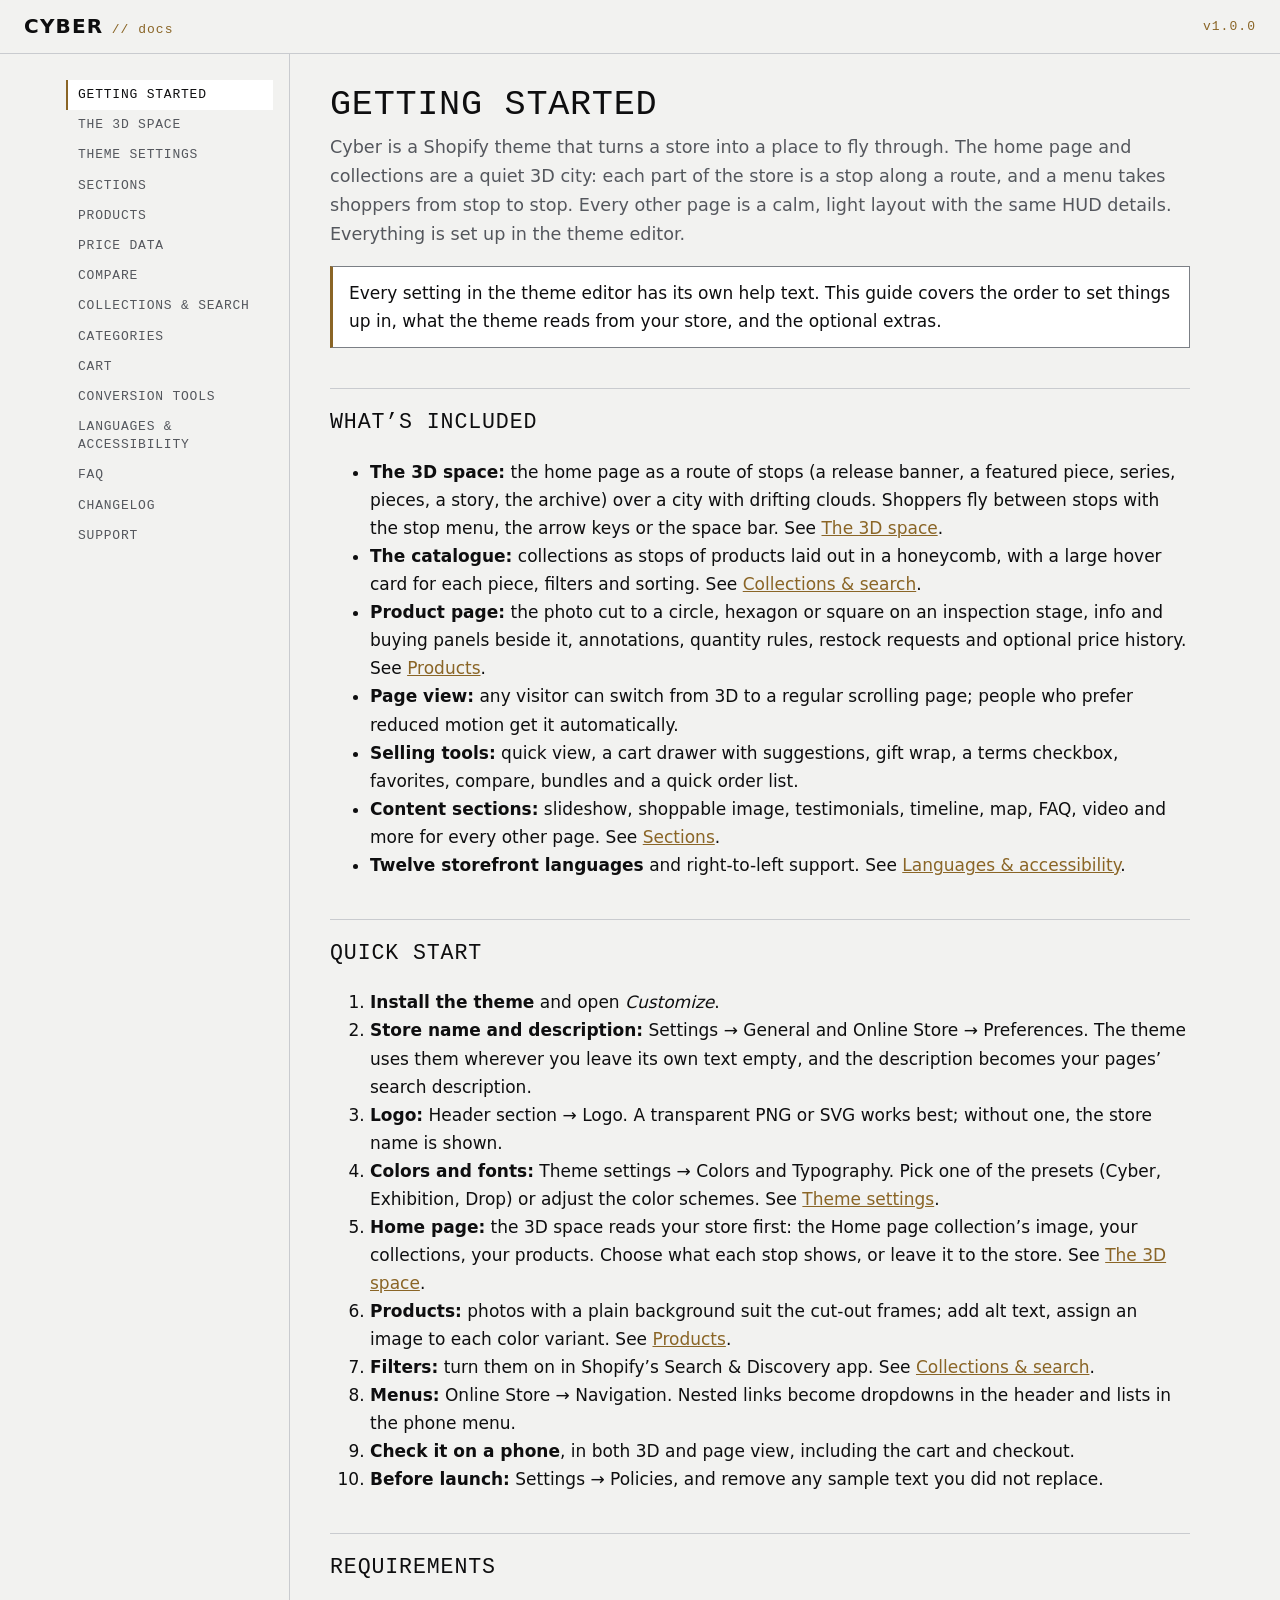
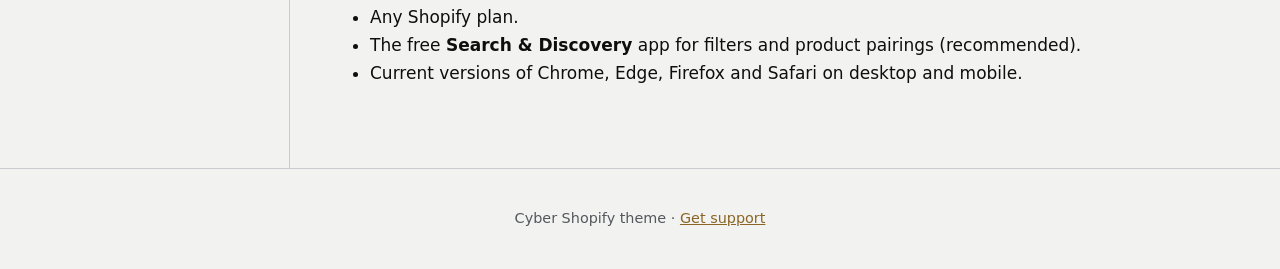
==== index.html @ d4fe3344 "Docs: Compare page Co-Authored-By: Claude Opus 5.5 <noreply@anthropic.com>" ====
<!doctype html>
<html lang="en">
<head>
<meta charset="utf-8">
<meta name="viewport" content="width=device-width, initial-scale=1">
<title>Getting started · Cyber theme documentation</title>
<meta name="description" content="Documentation for the Cyber Shopify theme: the 3D space, setup, settings, sections and support.">
<link rel="stylesheet" href="assets/docs.css">
</head>
<body>
<a class="skip" href="#content">Skip to content</a>
<header class="top">
  <a class="brand" href="index.html">CYBER <span>// docs</span></a>
  <span class="version">v1.0.0</span>
</header>
<div class="shell">
  <nav class="nav" aria-label="Documentation">
    <ol>
      <li><a href="index.html" aria-current="page">Getting started</a></li>
      <li><a href="space.html">The 3D space</a></li>
      <li><a href="theme-settings.html">Theme settings</a></li>
      <li><a href="sections.html">Sections</a></li>
      <li><a href="products.html">Products</a></li>
      <li><a href="price-data.html">Price data</a></li>
      <li><a href="compare.html">Compare</a></li>
      <li><a href="collections-search.html">Collections & search</a></li>
      <li><a href="categories.html">Categories</a></li>
      <li><a href="cart.html">Cart</a></li>
      <li><a href="conversion.html">Conversion tools</a></li>
      <li><a href="languages-accessibility.html">Languages & accessibility</a></li>
      <li><a href="faq.html">FAQ</a></li>
      <li><a href="changelog.html">Changelog</a></li>
      <li><a href="support.html">Support</a></li>
    </ol>
  </nav>
  <main id="content" class="content" tabindex="-1">
<h1>Getting started</h1>
<p class="lead">Cyber is a Shopify theme that turns a store into a place to fly through. The home page and collections are a quiet 3D city: each part of the store is a stop along a route, and a menu takes shoppers from stop to stop. Every other page is a calm, light layout with the same HUD details. Everything is set up in the theme editor.</p>

<div class="note">Every setting in the theme editor has its own help text. This guide covers the order to set things up in, what the theme reads from your store, and the optional extras.</div>

<h2>What’s included</h2>
<ul>
  <li><strong>The 3D space:</strong> the home page as a route of stops (a release banner, a featured piece, series, pieces, a story, the archive) over a city with drifting clouds. Shoppers fly between stops with the stop menu, the arrow keys or the space bar. See <a href="space.html">The 3D space</a>.</li>
  <li><strong>The catalogue:</strong> collections as stops of products laid out in a honeycomb, with a large hover card for each piece, filters and sorting. See <a href="collections-search.html">Collections &amp; search</a>.</li>
  <li><strong>Product page:</strong> the photo cut to a circle, hexagon or square on an inspection stage, info and buying panels beside it, annotations, quantity rules, restock requests and optional price history. See <a href="products.html">Products</a>.</li>
  <li><strong>Page view:</strong> any visitor can switch from 3D to a regular scrolling page; people who prefer reduced motion get it automatically.</li>
  <li><strong>Selling tools:</strong> quick view, a cart drawer with suggestions, gift wrap, a terms checkbox, favorites, compare, bundles and a quick order list.</li>
  <li><strong>Content sections:</strong> slideshow, shoppable image, testimonials, timeline, map, FAQ, video and more for every other page. See <a href="sections.html">Sections</a>.</li>
  <li><strong>Twelve storefront languages</strong> and right-to-left support. See <a href="languages-accessibility.html">Languages &amp; accessibility</a>.</li>
</ul>

<h2>Quick start</h2>
<ol>
  <li><strong>Install the theme</strong> and open <em>Customize</em>.</li>
  <li><strong>Store name and description:</strong> Settings → General and Online Store → Preferences. The theme uses them wherever you leave its own text empty, and the description becomes your pages’ search description.</li>
  <li><strong>Logo:</strong> Header section → Logo. A transparent PNG or SVG works best; without one, the store name is shown.</li>
  <li><strong>Colors and fonts:</strong> Theme settings → Colors and Typography. Pick one of the presets (Cyber, Exhibition, Drop) or adjust the color schemes. See <a href="theme-settings.html">Theme settings</a>.</li>
  <li><strong>Home page:</strong> the 3D space reads your store first: the Home page collection’s image, your collections, your products. Choose what each stop shows, or leave it to the store. See <a href="space.html">The 3D space</a>.</li>
  <li><strong>Products:</strong> photos with a plain background suit the cut-out frames; add alt text, assign an image to each color variant. See <a href="products.html">Products</a>.</li>
  <li><strong>Filters:</strong> turn them on in Shopify’s Search &amp; Discovery app. See <a href="collections-search.html">Collections &amp; search</a>.</li>
  <li><strong>Menus:</strong> Online Store → Navigation. Nested links become dropdowns in the header and lists in the phone menu.</li>
  <li><strong>Check it on a phone</strong>, in both 3D and page view, including the cart and checkout.</li>
  <li><strong>Before launch:</strong> Settings → Policies, and remove any sample text you did not replace.</li>
</ol>

<h2>Requirements</h2>
<ul>
  <li>Any Shopify plan.</li>
  <li>The free <strong>Search &amp; Discovery</strong> app for filters and product pairings (recommended).</li>
  <li>Current versions of Chrome, Edge, Firefox and Safari on desktop and mobile.</li>
</ul>

  </main>
</div>
<footer class="foot">
  <p>Cyber Shopify theme · <a href="support.html">Get support</a></p>
</footer>
</body>
</html>
---- assets/docs.css ----
/* Cyber documentation: the theme's silver-and-gold palette, tuned for long reading. */
:root {
  --bg: #f2f2f0;
  --surface: #ffffff;
  --line: #c9cbcf;
  --line-strong: #7b7f85;
  --text: #0e0e0f;
  --muted: #54575d;
  --accent: #8a6526;
  --accent-2: #8a6526;
  --font: 'Segoe UI', system-ui, -apple-system, sans-serif;
  --mono: ui-monospace, 'Cascadia Code', Consolas, monospace;
  color-scheme: light;
}

* { box-sizing: border-box; }

body {
  margin: 0;
  background: var(--bg);
  color: var(--text);
  font: 17px/1.65 var(--font);
}

a { color: var(--accent-2); }
a:hover { color: var(--accent); }
:focus-visible { outline: 2px solid var(--accent-2); outline-offset: 2px; }

.skip { position: absolute; left: -999px; }
.skip:focus { left: 16px; top: 16px; z-index: 10; background: var(--surface); padding: 8px 12px; }

.top {
  display: flex;
  align-items: center;
  justify-content: space-between;
  padding: 16px 24px;
  border-bottom: 1px solid var(--line);
  position: sticky;
  top: 0;
  background: rgb(242 242 240 / 0.94);
  backdrop-filter: blur(6px);
  z-index: 5;
}

.brand {
  color: var(--text);
  font: 700 20px/1 var(--font);
  letter-spacing: 0.06em;
  text-decoration: none;
}

.brand span, .version { color: var(--accent); font: 13px var(--mono); letter-spacing: 0.08em; }

.shell {
  display: grid;
  grid-template-columns: 240px minmax(0, 1fr);
  max-width: 1180px;
  margin: 0 auto;
}

.nav { border-right: 1px solid var(--line); padding: 24px 16px; }
/* Short windows: the pinned list scrolls on its own so the last links stay reachable. */
.nav ol { list-style: none; margin: 0; padding: 0; position: sticky; top: 80px; max-height: calc(100vh - 96px); overflow-y: auto; }
.nav a {
  display: block;
  padding: 6px 10px;
  color: var(--muted);
  font: 13px/1.4 var(--mono);
  letter-spacing: 0.06em;
  text-decoration: none;
  text-transform: uppercase;
  border-left: 2px solid transparent;
}
.nav a:hover { color: var(--text); }
.nav a[aria-current='page'] { color: var(--text); border-left-color: var(--accent); background: var(--surface); }

.content { padding: 32px 40px 64px; min-width: 0; }
.content h1 { font-size: 2.2rem; line-height: 1.1; margin: 0 0 8px; text-transform: uppercase; letter-spacing: 0.02em; }
.content h2 { font-size: 1.35rem; margin: 40px 0 8px; padding-top: 16px; border-top: 1px solid var(--line); }
.content h3 { font-size: 1.05rem; margin: 24px 0 4px; color: var(--accent-2); }
.content .lead { color: var(--muted); font-size: 1.1rem; margin-top: 0; }
.content code, .content kbd {
  font: 0.88em var(--mono);
  background: var(--surface);
  border: 1px solid var(--line);
  padding: 1px 6px;
}
.content table { width: 100%; border-collapse: collapse; margin: 16px 0; font-size: 0.95rem; }
.content th, .content td { text-align: left; vertical-align: top; padding: 8px 10px; border-bottom: 1px solid var(--line); }
.content th { color: var(--muted); font: 12px var(--mono); letter-spacing: 0.08em; text-transform: uppercase; }
.content .note {
  border: 1px solid var(--line-strong);
  border-left: 3px solid var(--accent);
  background: var(--surface);
  padding: 12px 16px;
  margin: 16px 0;
}
.content details { border-bottom: 1px solid var(--line); padding: 12px 0; }
.content summary { cursor: pointer; font-weight: 600; }
.content .button {
  display: inline-block;
  margin-top: 8px;
  padding: 12px 22px;
  background: #c9a45c;
  color: #0e0e0f;
  font: 700 14px var(--mono);
  letter-spacing: 0.08em;
  text-decoration: none;
  text-transform: uppercase;
  clip-path: polygon(12px 0, 100% 0, calc(100% - 12px) 100%, 0 100%);
}

.foot { border-top: 1px solid var(--line); padding: 24px; color: var(--muted); font-size: 0.9rem; text-align: center; }

@media (max-width: 800px) {
  .shell { grid-template-columns: 1fr; }
  .nav { border-right: 0; border-bottom: 1px solid var(--line); padding: 12px 16px; }
  .nav ol { position: static; display: flex; flex-wrap: wrap; gap: 4px; }
  .nav a { border-left: 0; border-bottom: 2px solid transparent; }
  .nav a[aria-current='page'] { border-bottom-color: var(--accent); }
  .content { padding: 24px 16px 48px; }
}

/* Cyber: headings in the mono HUD style, buttons in gold with a dark label. */
h1, h2, h3, h4 {
  font-family: var(--mono);
  font-weight: 500;
  letter-spacing: 0.04em;
  text-transform: uppercase;
}

h1 { letter-spacing: 0.05em; }

a:hover { color: var(--text); }
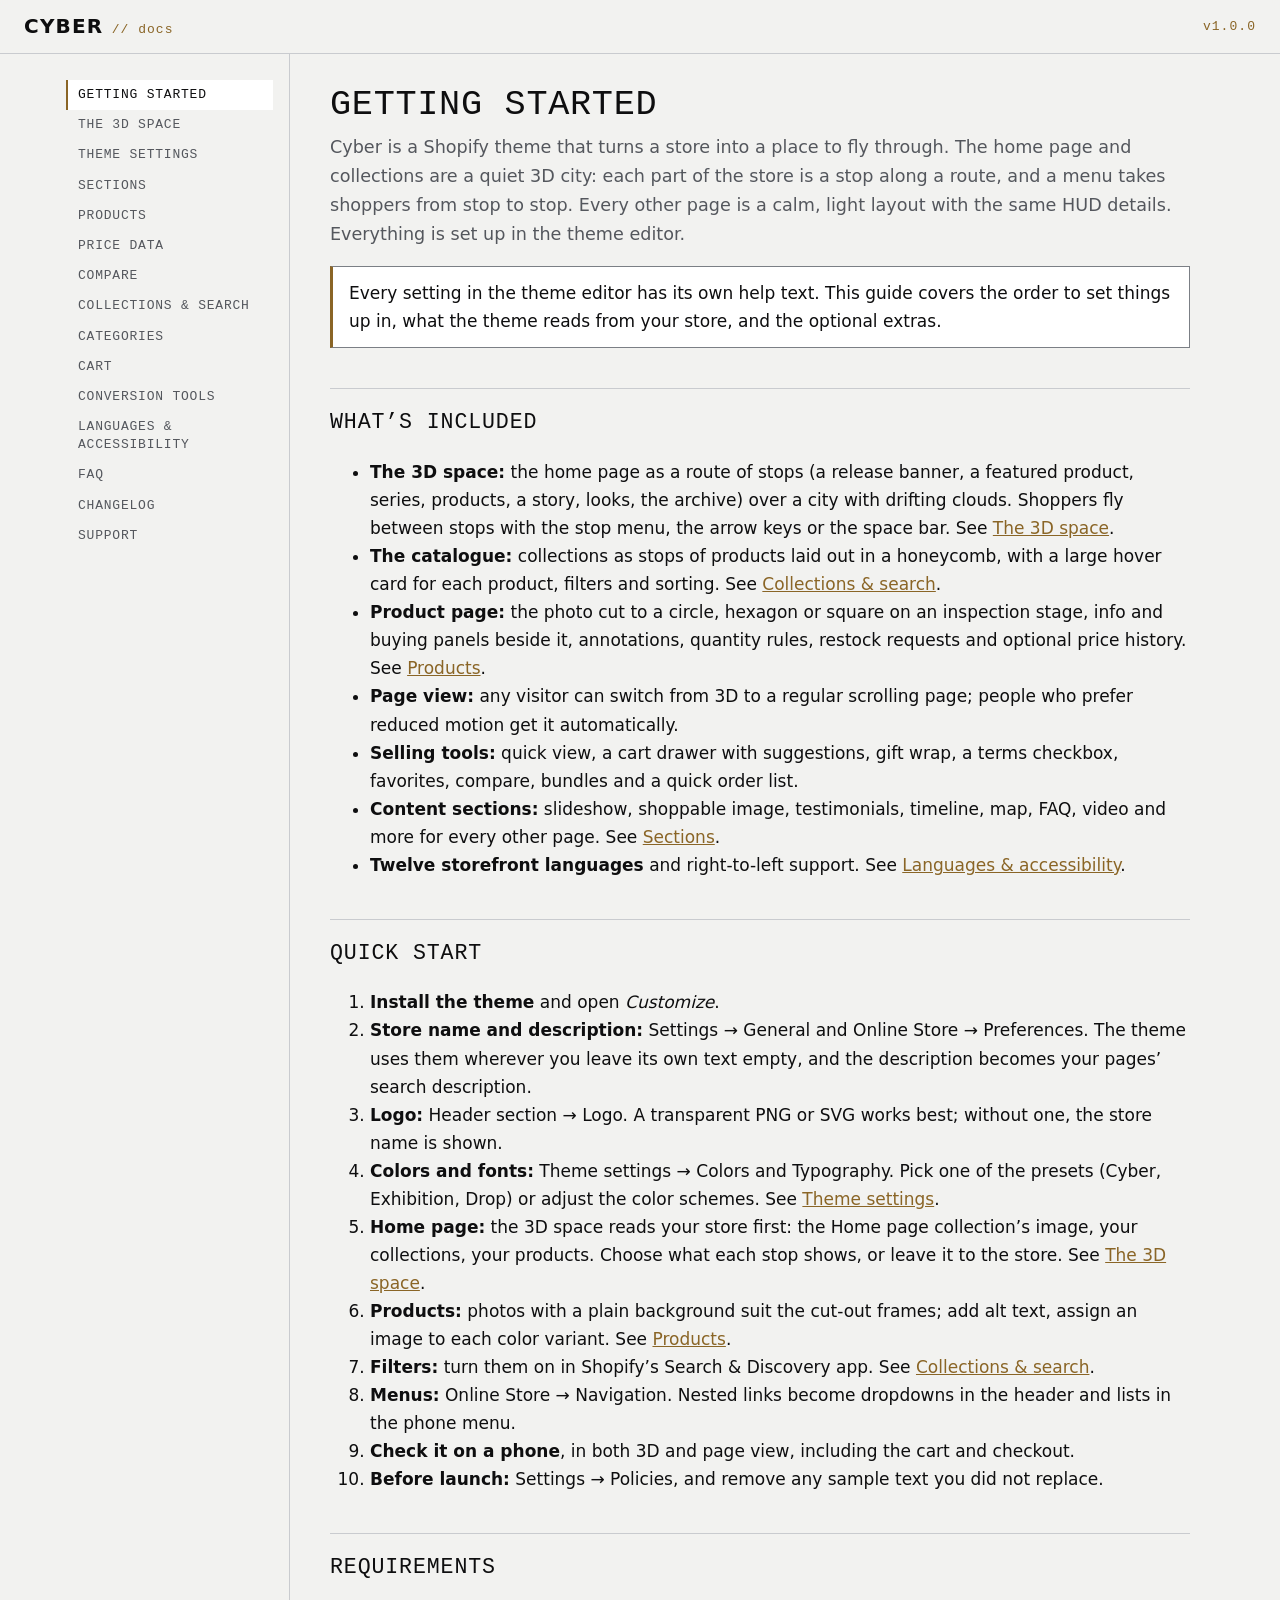
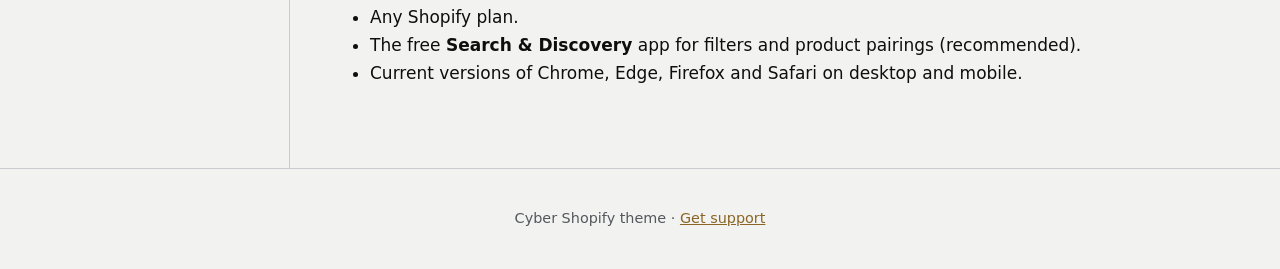
==== commit 8982f7b1: "Sidekick audit follow-up: Look stop + Lookbook page template; quick order collection source fixed (w" ====
--- a/index.html
+++ b/index.html
@@ -41,8 +41,8 @@
 
 <h2>What’s included</h2>
 <ul>
-  <li><strong>The 3D space:</strong> the home page as a route of stops (a release banner, a featured piece, series, pieces, a story, the archive) over a city with drifting clouds. Shoppers fly between stops with the stop menu, the arrow keys or the space bar. See <a href="space.html">The 3D space</a>.</li>
-  <li><strong>The catalogue:</strong> collections as stops of products laid out in a honeycomb, with a large hover card for each piece, filters and sorting. See <a href="collections-search.html">Collections &amp; search</a>.</li>
+  <li><strong>The 3D space:</strong> the home page as a route of stops (a release banner, a featured product, series, products, a story, looks, the archive) over a city with drifting clouds. Shoppers fly between stops with the stop menu, the arrow keys or the space bar. See <a href="space.html">The 3D space</a>.</li>
+  <li><strong>The catalogue:</strong> collections as stops of products laid out in a honeycomb, with a large hover card for each product, filters and sorting. See <a href="collections-search.html">Collections &amp; search</a>.</li>
   <li><strong>Product page:</strong> the photo cut to a circle, hexagon or square on an inspection stage, info and buying panels beside it, annotations, quantity rules, restock requests and optional price history. See <a href="products.html">Products</a>.</li>
   <li><strong>Page view:</strong> any visitor can switch from 3D to a regular scrolling page; people who prefer reduced motion get it automatically.</li>
   <li><strong>Selling tools:</strong> quick view, a cart drawer with suggestions, gift wrap, a terms checkbox, favorites, compare, bundles and a quick order list.</li>
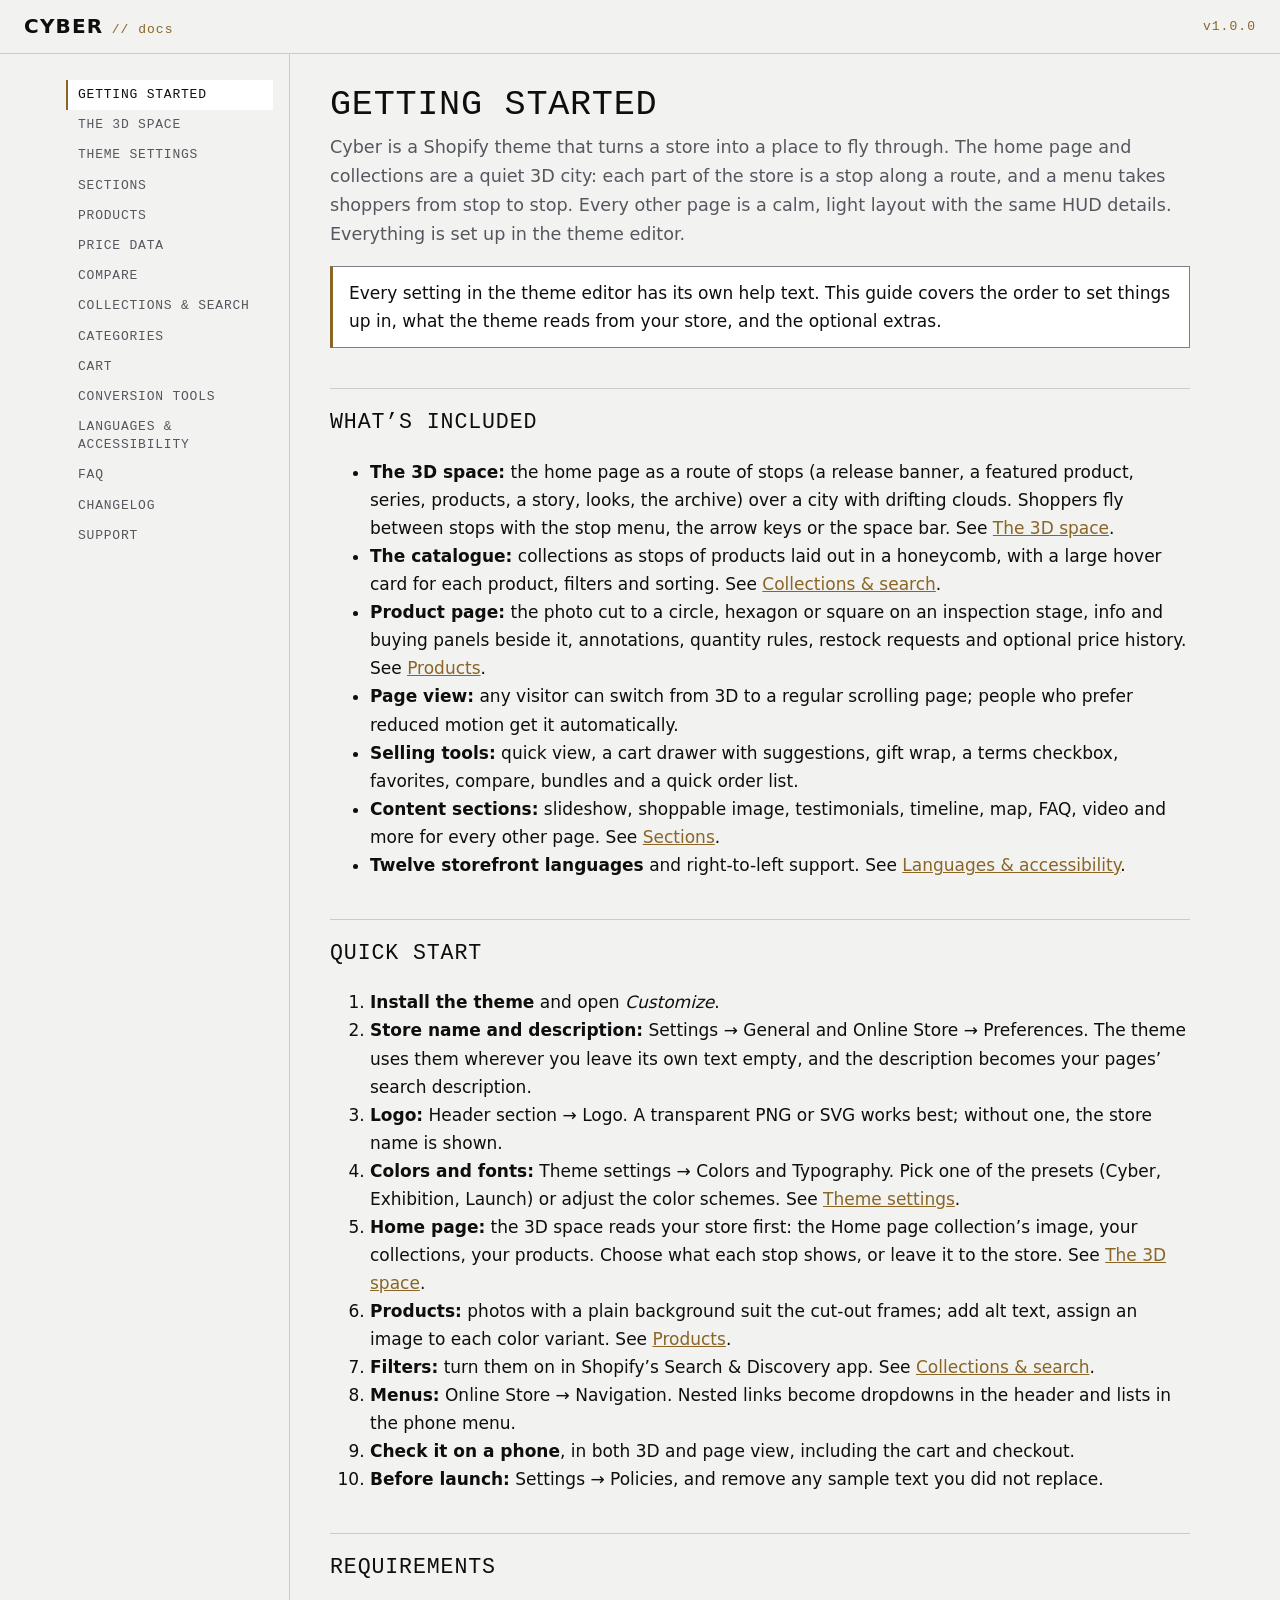
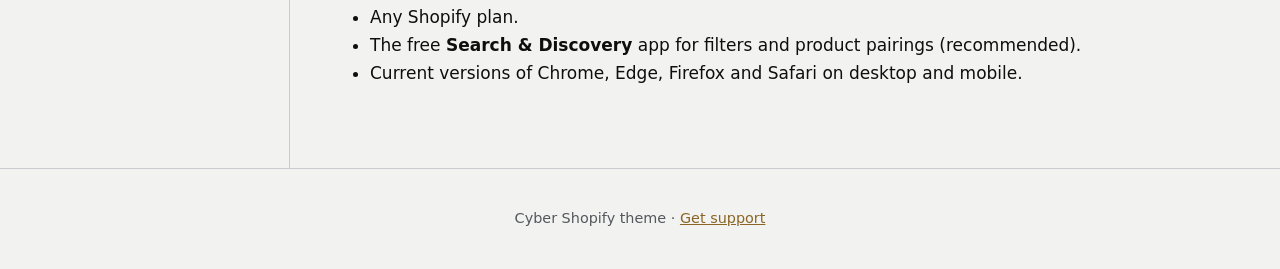
==== commit 03447070: "Third preset renamed Drop -> Launch (Drop is an existing Theme Store theme; the submission refused t" ====
--- a/index.html
+++ b/index.html
@@ -55,7 +55,7 @@
   <li><strong>Install the theme</strong> and open <em>Customize</em>.</li>
   <li><strong>Store name and description:</strong> Settings → General and Online Store → Preferences. The theme uses them wherever you leave its own text empty, and the description becomes your pages’ search description.</li>
   <li><strong>Logo:</strong> Header section → Logo. A transparent PNG or SVG works best; without one, the store name is shown.</li>
-  <li><strong>Colors and fonts:</strong> Theme settings → Colors and Typography. Pick one of the presets (Cyber, Exhibition, Drop) or adjust the color schemes. See <a href="theme-settings.html">Theme settings</a>.</li>
+  <li><strong>Colors and fonts:</strong> Theme settings → Colors and Typography. Pick one of the presets (Cyber, Exhibition, Launch) or adjust the color schemes. See <a href="theme-settings.html">Theme settings</a>.</li>
   <li><strong>Home page:</strong> the 3D space reads your store first: the Home page collection’s image, your collections, your products. Choose what each stop shows, or leave it to the store. See <a href="space.html">The 3D space</a>.</li>
   <li><strong>Products:</strong> photos with a plain background suit the cut-out frames; add alt text, assign an image to each color variant. See <a href="products.html">Products</a>.</li>
   <li><strong>Filters:</strong> turn them on in Shopify’s Search &amp; Discovery app. See <a href="collections-search.html">Collections &amp; search</a>.</li>
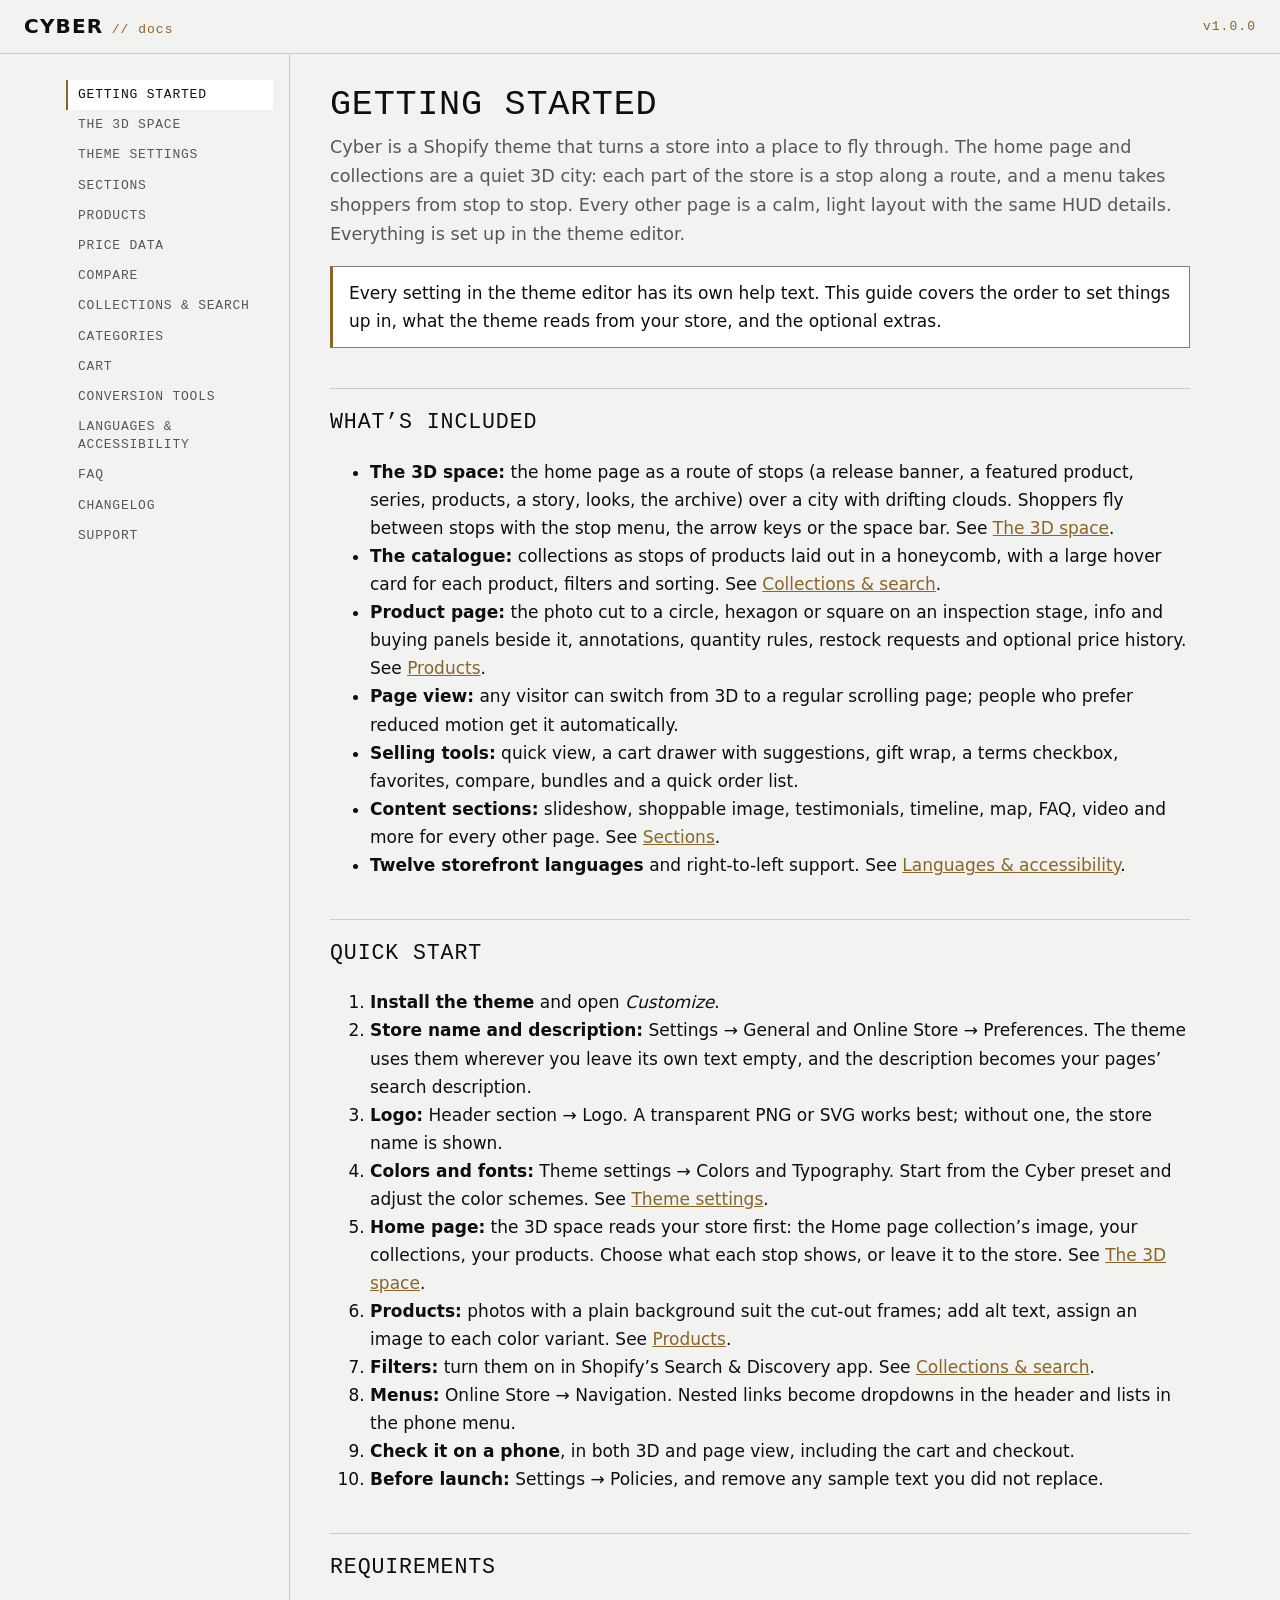
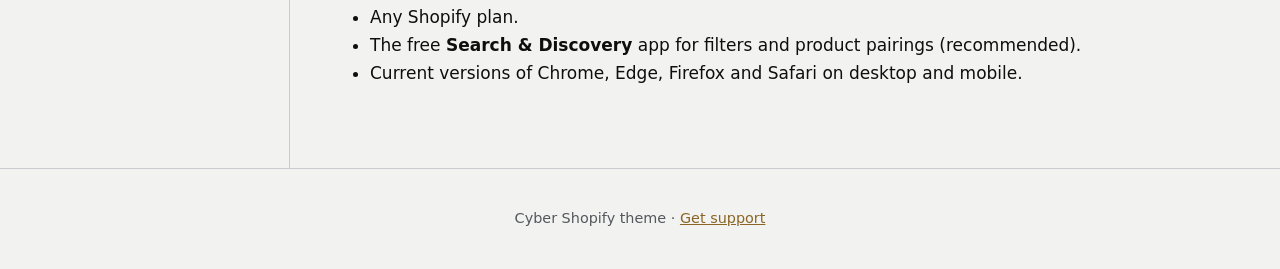
==== commit 6b970e7f: "Ship one preset (Cyber) for the first Theme Store submission: Exhibition and Launch benched (setting" ====
--- a/index.html
+++ b/index.html
@@ -55,7 +55,7 @@
   <li><strong>Install the theme</strong> and open <em>Customize</em>.</li>
   <li><strong>Store name and description:</strong> Settings → General and Online Store → Preferences. The theme uses them wherever you leave its own text empty, and the description becomes your pages’ search description.</li>
   <li><strong>Logo:</strong> Header section → Logo. A transparent PNG or SVG works best; without one, the store name is shown.</li>
-  <li><strong>Colors and fonts:</strong> Theme settings → Colors and Typography. Pick one of the presets (Cyber, Exhibition, Launch) or adjust the color schemes. See <a href="theme-settings.html">Theme settings</a>.</li>
+  <li><strong>Colors and fonts:</strong> Theme settings → Colors and Typography. Start from the Cyber preset and adjust the color schemes. See <a href="theme-settings.html">Theme settings</a>.</li>
   <li><strong>Home page:</strong> the 3D space reads your store first: the Home page collection’s image, your collections, your products. Choose what each stop shows, or leave it to the store. See <a href="space.html">The 3D space</a>.</li>
   <li><strong>Products:</strong> photos with a plain background suit the cut-out frames; add alt text, assign an image to each color variant. See <a href="products.html">Products</a>.</li>
   <li><strong>Filters:</strong> turn them on in Shopify’s Search &amp; Discovery app. See <a href="collections-search.html">Collections &amp; search</a>.</li>
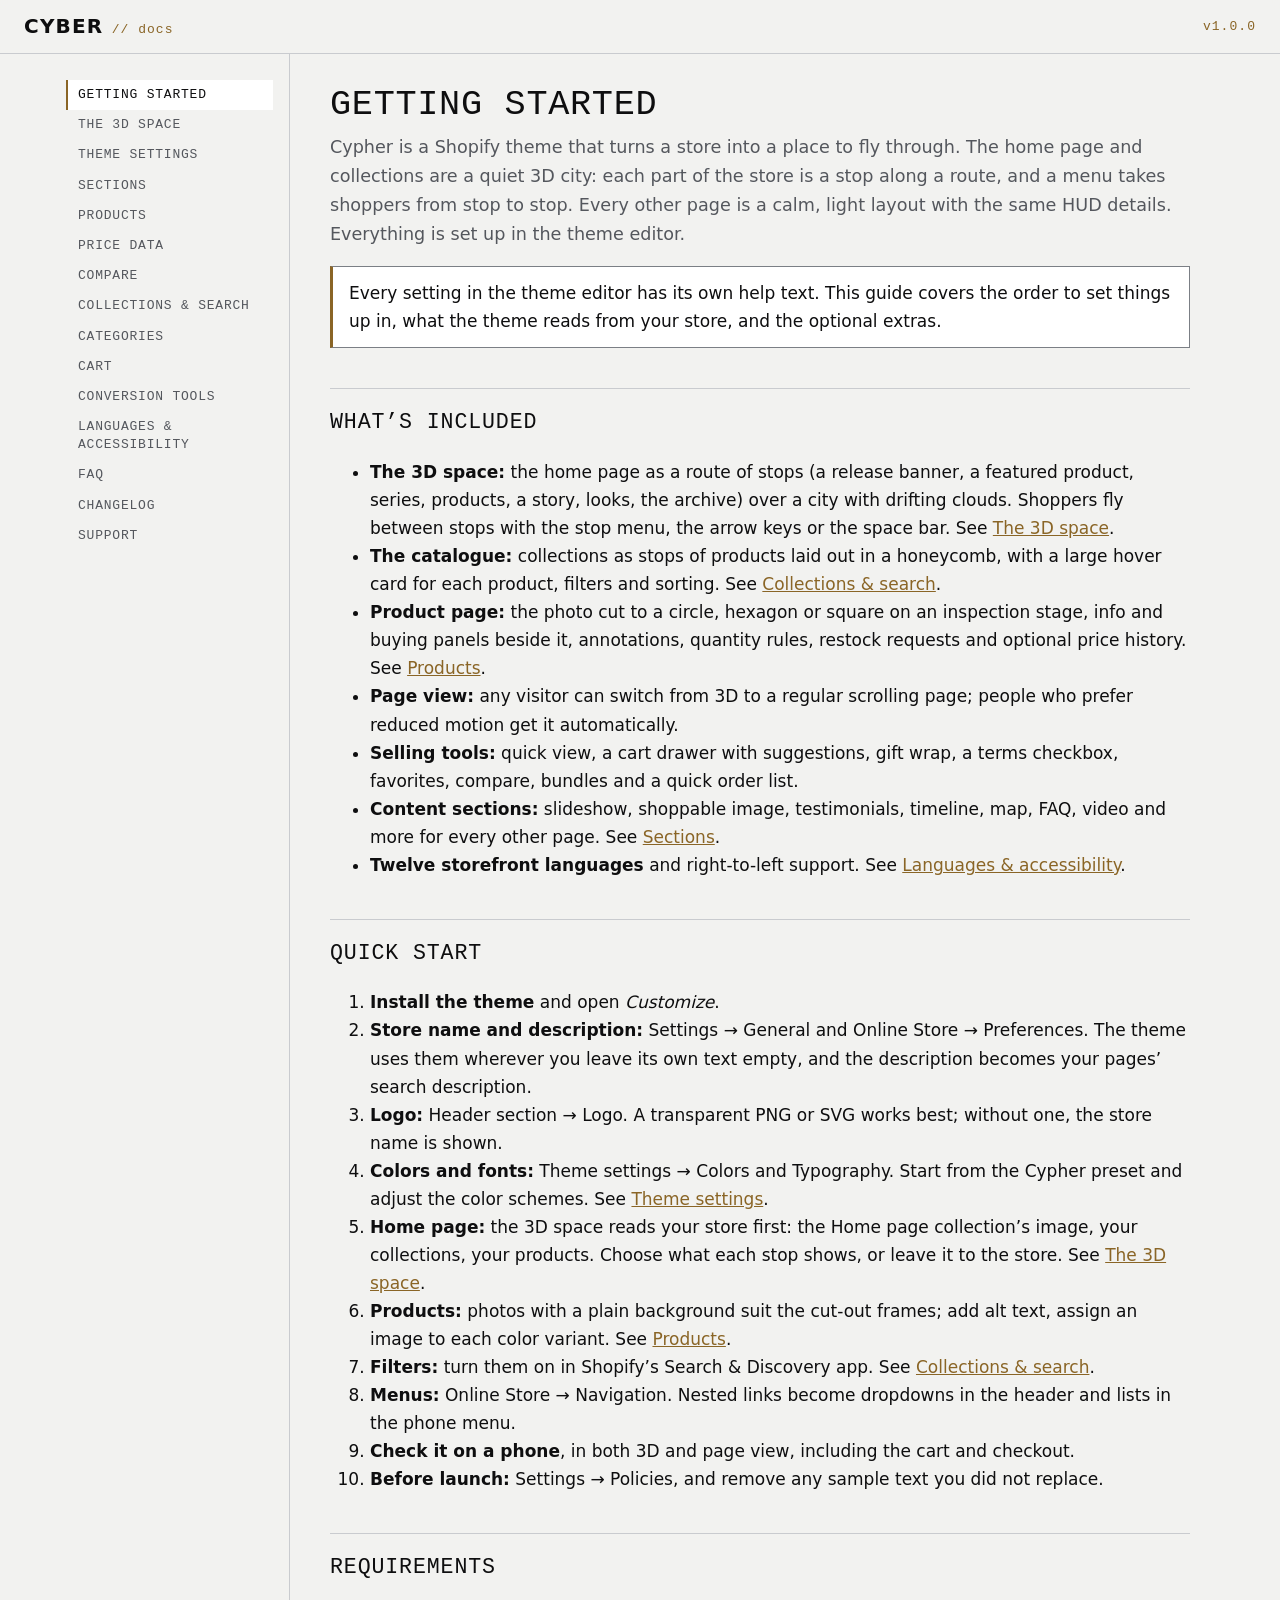
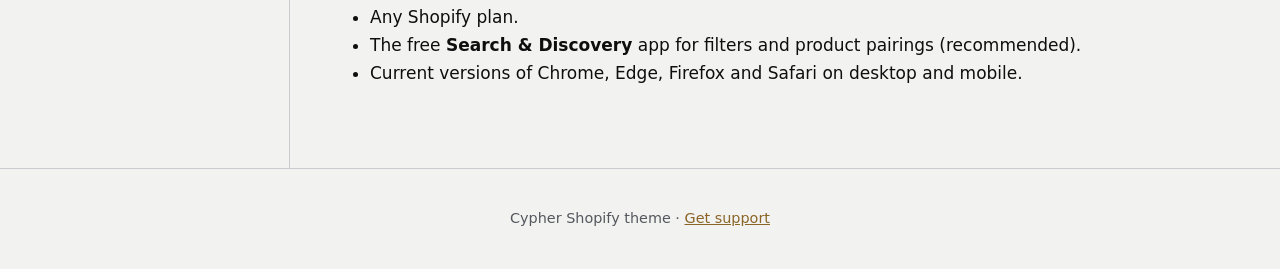
==== commit 101ca73d: "Theme renamed Cyber -> Cypher for the Theme Store ("Cyber" is already claimed): theme_info, preset, " ====
--- a/index.html
+++ b/index.html
@@ -3,8 +3,8 @@
 <head>
 <meta charset="utf-8">
 <meta name="viewport" content="width=device-width, initial-scale=1">
-<title>Getting started · Cyber theme documentation</title>
-<meta name="description" content="Documentation for the Cyber Shopify theme: the 3D space, setup, settings, sections and support.">
+<title>Getting started · Cypher theme documentation</title>
+<meta name="description" content="Documentation for the Cypher Shopify theme: the 3D space, setup, settings, sections and support.">
 <link rel="stylesheet" href="assets/docs.css">
 </head>
 <body>
@@ -35,7 +35,7 @@
   </nav>
   <main id="content" class="content" tabindex="-1">
 <h1>Getting started</h1>
-<p class="lead">Cyber is a Shopify theme that turns a store into a place to fly through. The home page and collections are a quiet 3D city: each part of the store is a stop along a route, and a menu takes shoppers from stop to stop. Every other page is a calm, light layout with the same HUD details. Everything is set up in the theme editor.</p>
+<p class="lead">Cypher is a Shopify theme that turns a store into a place to fly through. The home page and collections are a quiet 3D city: each part of the store is a stop along a route, and a menu takes shoppers from stop to stop. Every other page is a calm, light layout with the same HUD details. Everything is set up in the theme editor.</p>
 
 <div class="note">Every setting in the theme editor has its own help text. This guide covers the order to set things up in, what the theme reads from your store, and the optional extras.</div>
 
@@ -55,7 +55,7 @@
   <li><strong>Install the theme</strong> and open <em>Customize</em>.</li>
   <li><strong>Store name and description:</strong> Settings → General and Online Store → Preferences. The theme uses them wherever you leave its own text empty, and the description becomes your pages’ search description.</li>
   <li><strong>Logo:</strong> Header section → Logo. A transparent PNG or SVG works best; without one, the store name is shown.</li>
-  <li><strong>Colors and fonts:</strong> Theme settings → Colors and Typography. Start from the Cyber preset and adjust the color schemes. See <a href="theme-settings.html">Theme settings</a>.</li>
+  <li><strong>Colors and fonts:</strong> Theme settings → Colors and Typography. Start from the Cypher preset and adjust the color schemes. See <a href="theme-settings.html">Theme settings</a>.</li>
   <li><strong>Home page:</strong> the 3D space reads your store first: the Home page collection’s image, your collections, your products. Choose what each stop shows, or leave it to the store. See <a href="space.html">The 3D space</a>.</li>
   <li><strong>Products:</strong> photos with a plain background suit the cut-out frames; add alt text, assign an image to each color variant. See <a href="products.html">Products</a>.</li>
   <li><strong>Filters:</strong> turn them on in Shopify’s Search &amp; Discovery app. See <a href="collections-search.html">Collections &amp; search</a>.</li>
@@ -74,7 +74,7 @@
   </main>
 </div>
 <footer class="foot">
-  <p>Cyber Shopify theme · <a href="support.html">Get support</a></p>
+  <p>Cypher Shopify theme · <a href="support.html">Get support</a></p>
 </footer>
 </body>
 </html>
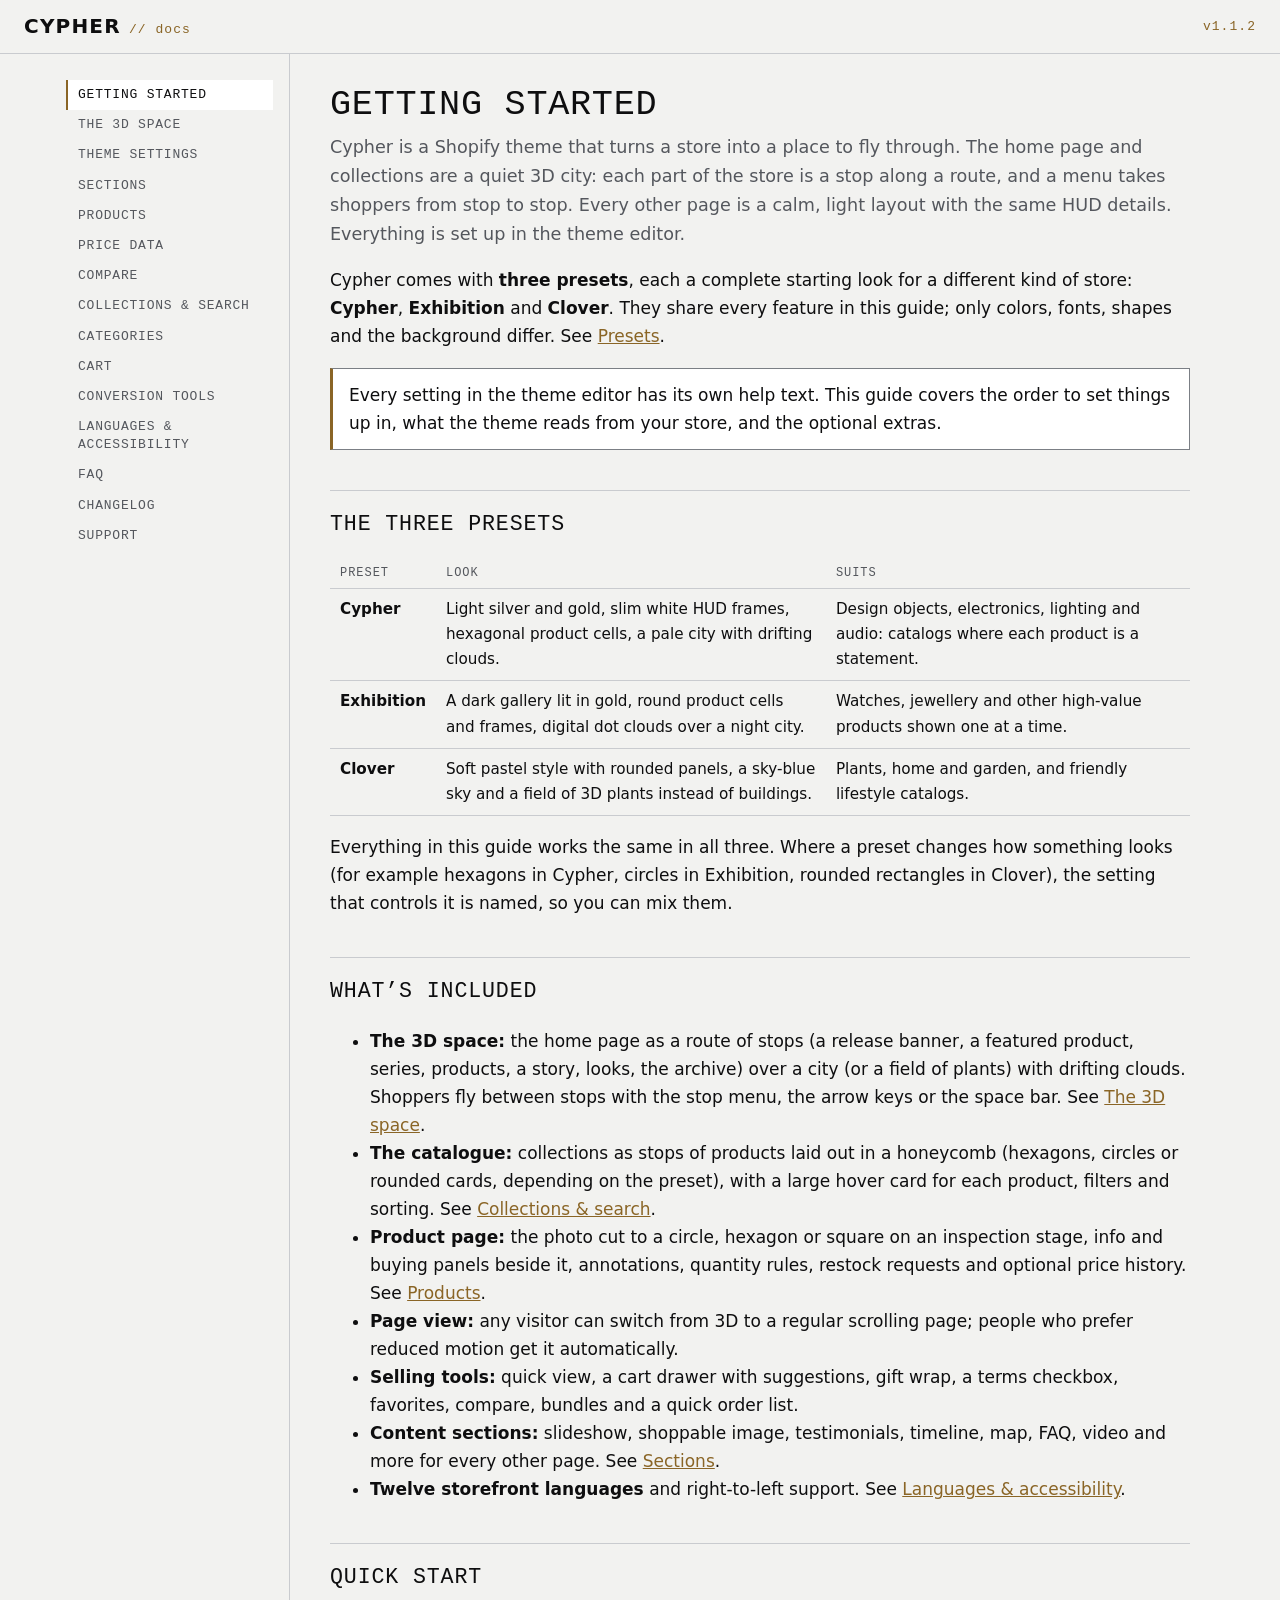
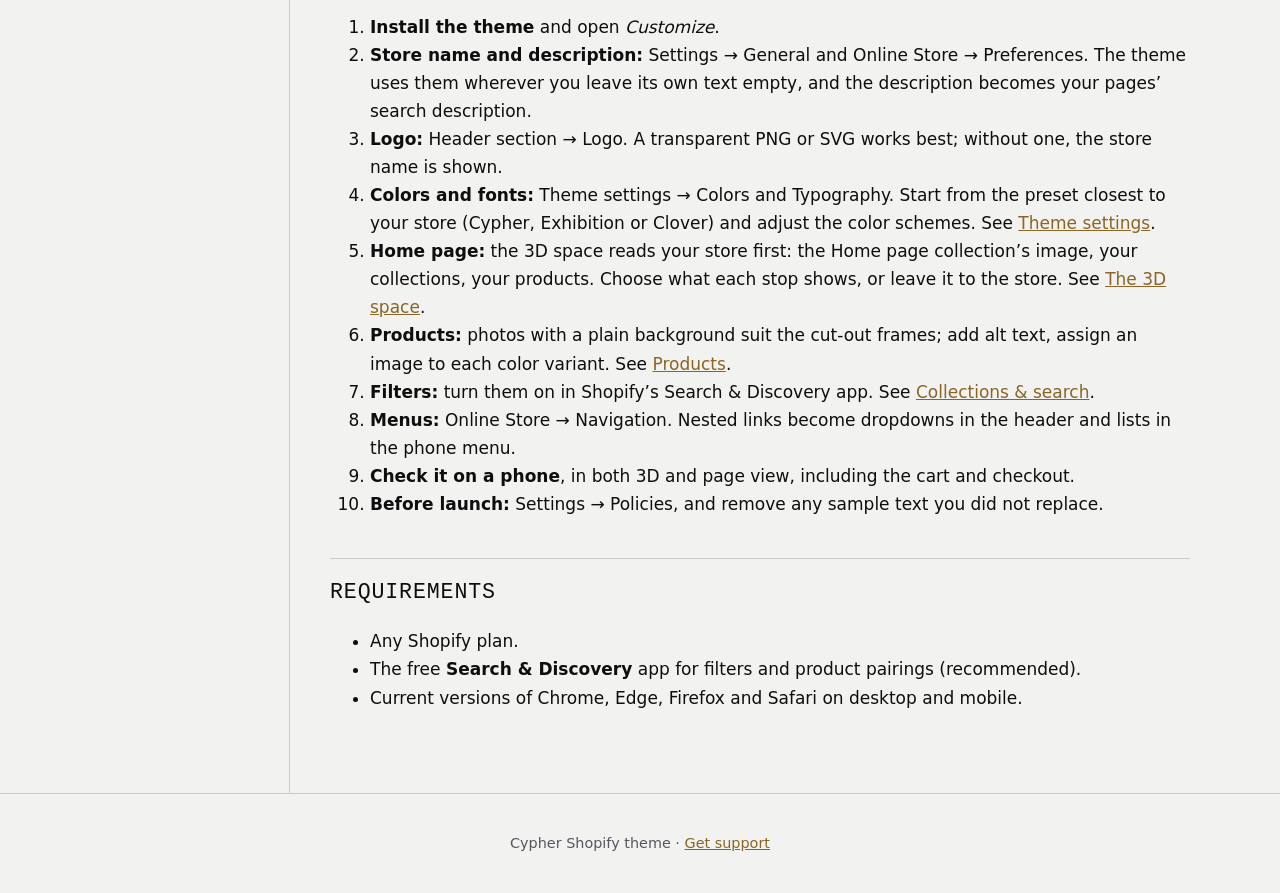
==== commit 66ae7073: "Docs: three presets (Cypher, Exhibition, Clover) on Getting started and Theme settings; Style, Unit " ====
--- a/index.html
+++ b/index.html
@@ -10,8 +10,8 @@
 <body>
 <a class="skip" href="#content">Skip to content</a>
 <header class="top">
-  <a class="brand" href="index.html">CYBER <span>// docs</span></a>
-  <span class="version">v1.0.0</span>
+  <a class="brand" href="index.html">CYPHER <span>// docs</span></a>
+  <span class="version">v1.1.2</span>
 </header>
 <div class="shell">
   <nav class="nav" aria-label="Documentation">
@@ -37,12 +37,25 @@
 <h1>Getting started</h1>
 <p class="lead">Cypher is a Shopify theme that turns a store into a place to fly through. The home page and collections are a quiet 3D city: each part of the store is a stop along a route, and a menu takes shoppers from stop to stop. Every other page is a calm, light layout with the same HUD details. Everything is set up in the theme editor.</p>
 
+<p>Cypher comes with <strong>three presets</strong>, each a complete starting look for a different kind of store: <strong>Cypher</strong>, <strong>Exhibition</strong> and <strong>Clover</strong>. They share every feature in this guide; only colors, fonts, shapes and the background differ. See <a href="theme-settings.html#presets">Presets</a>.</p>
+
 <div class="note">Every setting in the theme editor has its own help text. This guide covers the order to set things up in, what the theme reads from your store, and the optional extras.</div>
+
+<h2>The three presets</h2>
+<table>
+  <thead><tr><th>Preset</th><th>Look</th><th>Suits</th></tr></thead>
+  <tbody>
+    <tr><td><strong>Cypher</strong></td><td>Light silver and gold, slim white HUD frames, hexagonal product cells, a pale city with drifting clouds.</td><td>Design objects, electronics, lighting and audio: catalogs where each product is a statement.</td></tr>
+    <tr><td><strong>Exhibition</strong></td><td>A dark gallery lit in gold, round product cells and frames, digital dot clouds over a night city.</td><td>Watches, jewellery and other high-value products shown one at a time.</td></tr>
+    <tr><td><strong>Clover</strong></td><td>Soft pastel style with rounded panels, a sky-blue sky and a field of 3D plants instead of buildings.</td><td>Plants, home and garden, and friendly lifestyle catalogs.</td></tr>
+  </tbody>
+</table>
+<p>Everything in this guide works the same in all three. Where a preset changes how something looks (for example hexagons in Cypher, circles in Exhibition, rounded rectangles in Clover), the setting that controls it is named, so you can mix them.</p>
 
 <h2>What’s included</h2>
 <ul>
-  <li><strong>The 3D space:</strong> the home page as a route of stops (a release banner, a featured product, series, products, a story, looks, the archive) over a city with drifting clouds. Shoppers fly between stops with the stop menu, the arrow keys or the space bar. See <a href="space.html">The 3D space</a>.</li>
-  <li><strong>The catalogue:</strong> collections as stops of products laid out in a honeycomb, with a large hover card for each product, filters and sorting. See <a href="collections-search.html">Collections &amp; search</a>.</li>
+  <li><strong>The 3D space:</strong> the home page as a route of stops (a release banner, a featured product, series, products, a story, looks, the archive) over a city (or a field of plants) with drifting clouds. Shoppers fly between stops with the stop menu, the arrow keys or the space bar. See <a href="space.html">The 3D space</a>.</li>
+  <li><strong>The catalogue:</strong> collections as stops of products laid out in a honeycomb (hexagons, circles or rounded cards, depending on the preset), with a large hover card for each product, filters and sorting. See <a href="collections-search.html">Collections &amp; search</a>.</li>
   <li><strong>Product page:</strong> the photo cut to a circle, hexagon or square on an inspection stage, info and buying panels beside it, annotations, quantity rules, restock requests and optional price history. See <a href="products.html">Products</a>.</li>
   <li><strong>Page view:</strong> any visitor can switch from 3D to a regular scrolling page; people who prefer reduced motion get it automatically.</li>
   <li><strong>Selling tools:</strong> quick view, a cart drawer with suggestions, gift wrap, a terms checkbox, favorites, compare, bundles and a quick order list.</li>
@@ -55,7 +68,7 @@
   <li><strong>Install the theme</strong> and open <em>Customize</em>.</li>
   <li><strong>Store name and description:</strong> Settings → General and Online Store → Preferences. The theme uses them wherever you leave its own text empty, and the description becomes your pages’ search description.</li>
   <li><strong>Logo:</strong> Header section → Logo. A transparent PNG or SVG works best; without one, the store name is shown.</li>
-  <li><strong>Colors and fonts:</strong> Theme settings → Colors and Typography. Start from the Cypher preset and adjust the color schemes. See <a href="theme-settings.html">Theme settings</a>.</li>
+  <li><strong>Colors and fonts:</strong> Theme settings → Colors and Typography. Start from the preset closest to your store (Cypher, Exhibition or Clover) and adjust the color schemes. See <a href="theme-settings.html">Theme settings</a>.</li>
   <li><strong>Home page:</strong> the 3D space reads your store first: the Home page collection’s image, your collections, your products. Choose what each stop shows, or leave it to the store. See <a href="space.html">The 3D space</a>.</li>
   <li><strong>Products:</strong> photos with a plain background suit the cut-out frames; add alt text, assign an image to each color variant. See <a href="products.html">Products</a>.</li>
   <li><strong>Filters:</strong> turn them on in Shopify’s Search &amp; Discovery app. See <a href="collections-search.html">Collections &amp; search</a>.</li>
--- a/assets/docs.css
+++ b/assets/docs.css
@@ -1,4 +1,4 @@
-/* Cyber documentation: the theme's silver-and-gold palette, tuned for long reading. */
+/* Cypher documentation: the theme's silver-and-gold palette, tuned for long reading. */
 :root {
   --bg: #f2f2f0;
   --surface: #ffffff;
@@ -121,7 +121,7 @@
   .content { padding: 24px 16px 48px; }
 }
 
-/* Cyber: headings in the mono HUD style, buttons in gold with a dark label. */
+/* Cypher: headings in the mono HUD style, buttons in gold with a dark label. */
 h1, h2, h3, h4 {
   font-family: var(--mono);
   font-weight: 500;
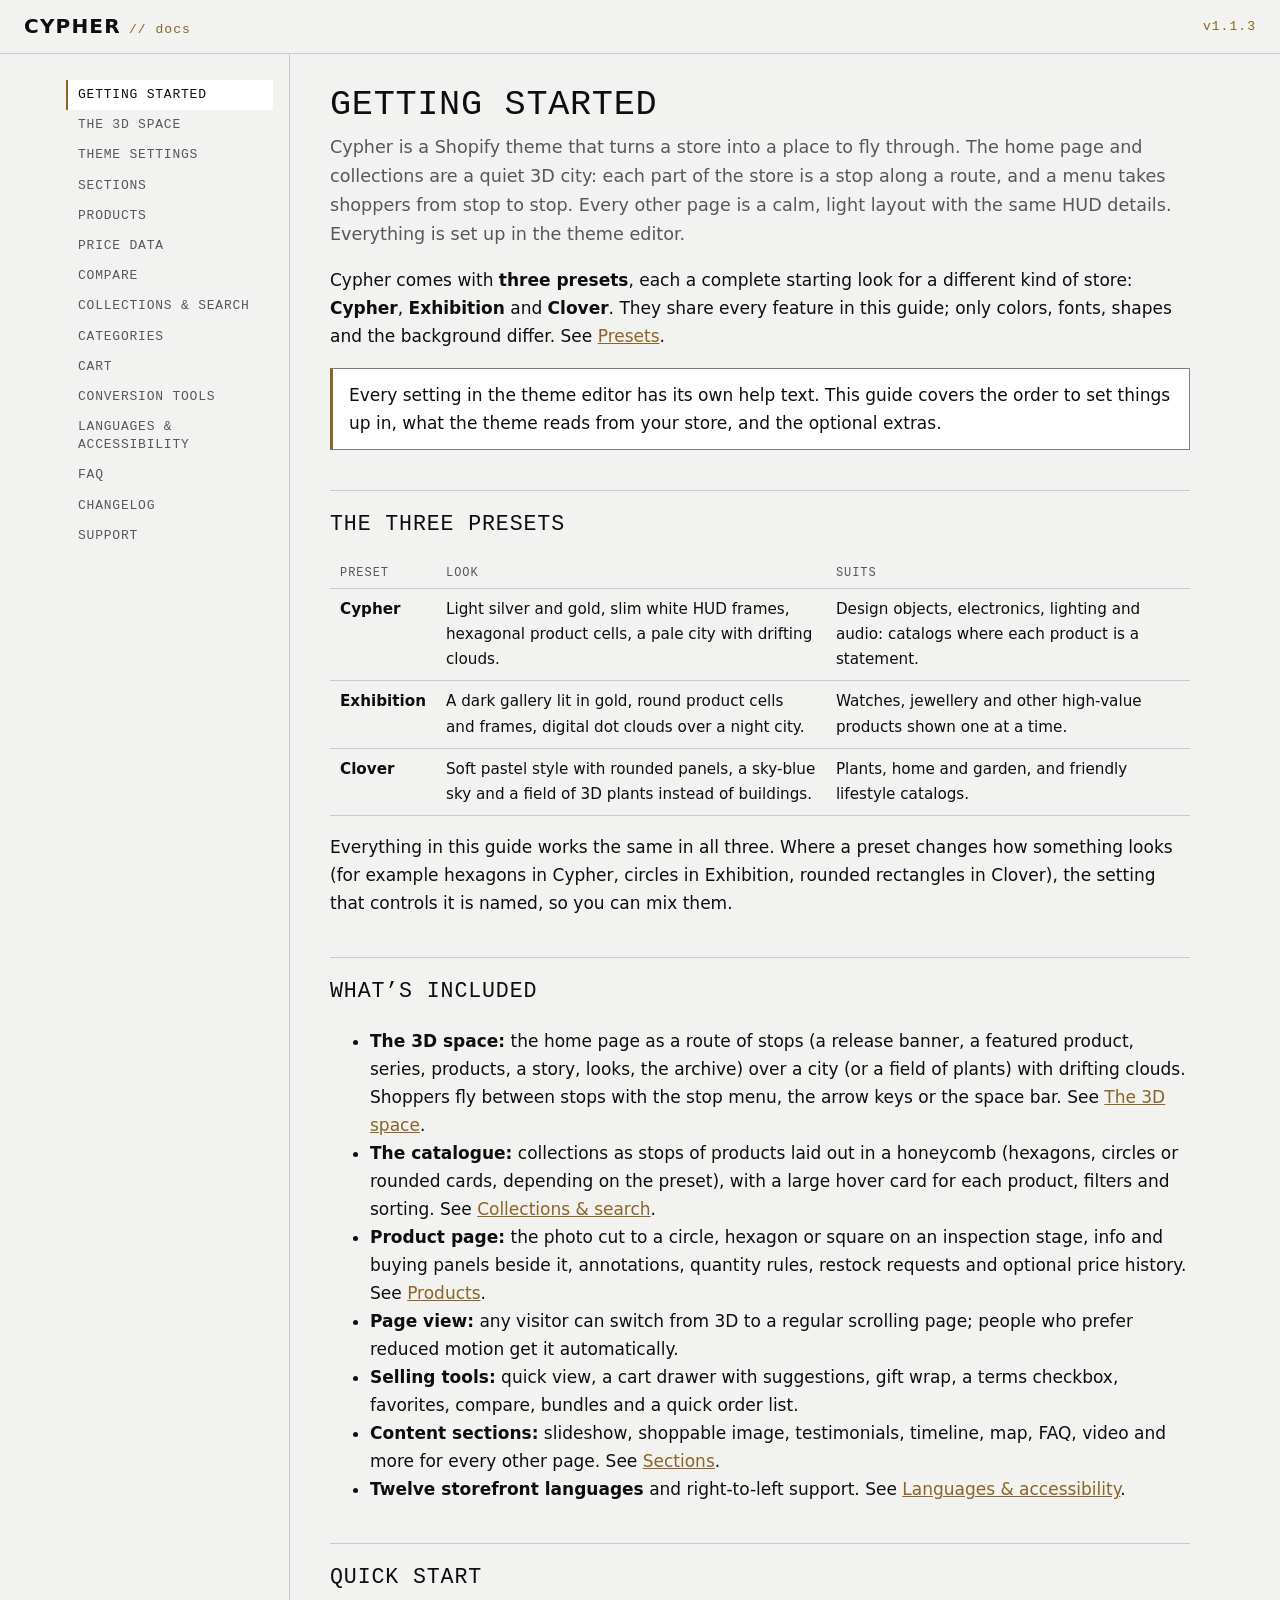
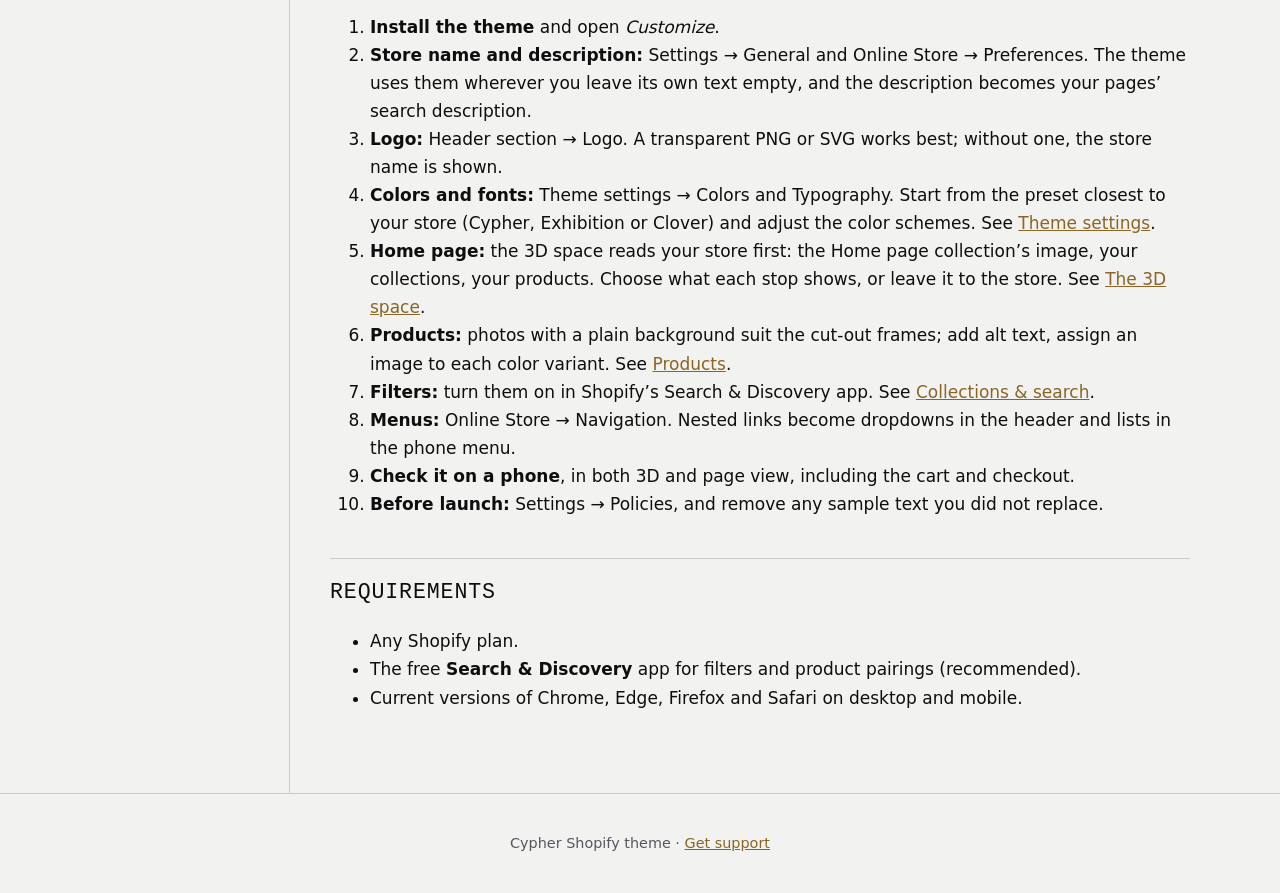
==== commit cc315f1b: "Docs: 1.1.3 build Co-Authored-By: Claude Opus 5.5 <noreply@anthropic.com>" ====
--- a/index.html
+++ b/index.html
@@ -11,7 +11,7 @@
 <a class="skip" href="#content">Skip to content</a>
 <header class="top">
   <a class="brand" href="index.html">CYPHER <span>// docs</span></a>
-  <span class="version">v1.1.2</span>
+  <span class="version">v1.1.3</span>
 </header>
 <div class="shell">
   <nav class="nav" aria-label="Documentation">
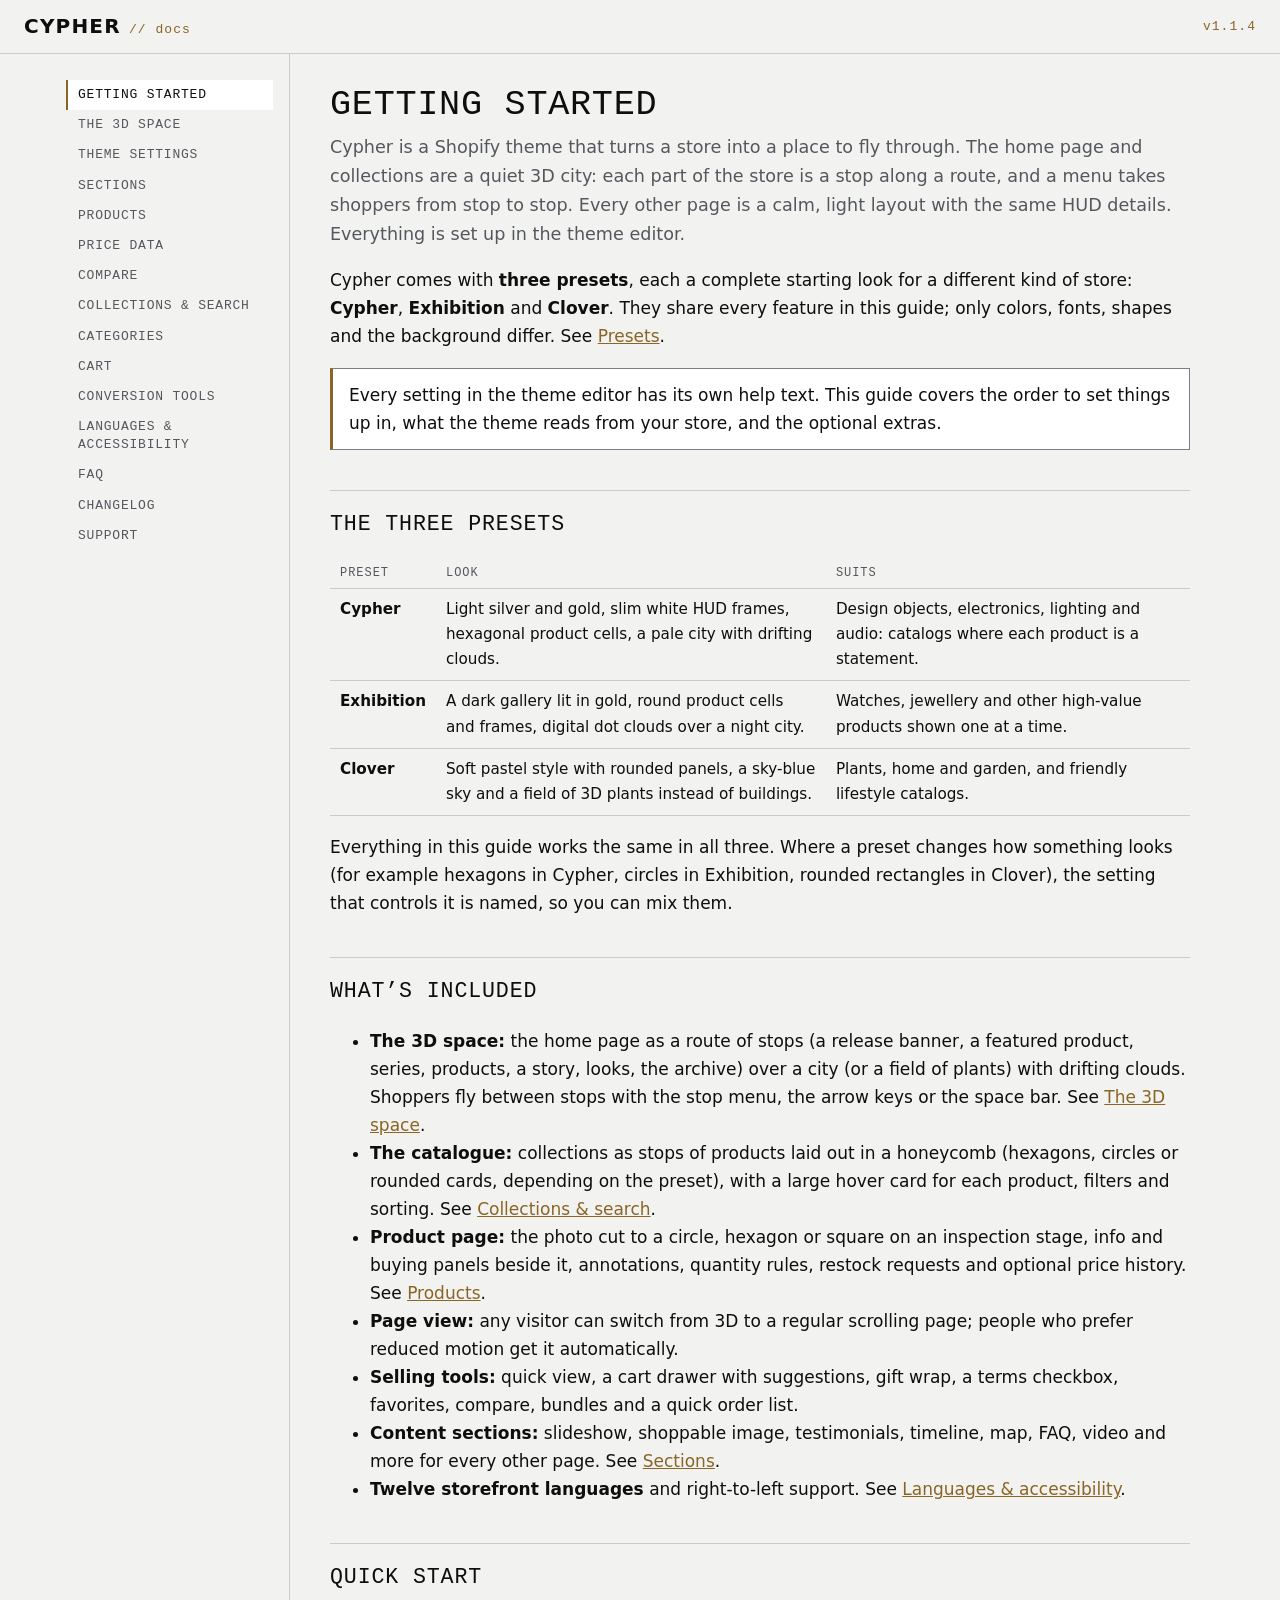
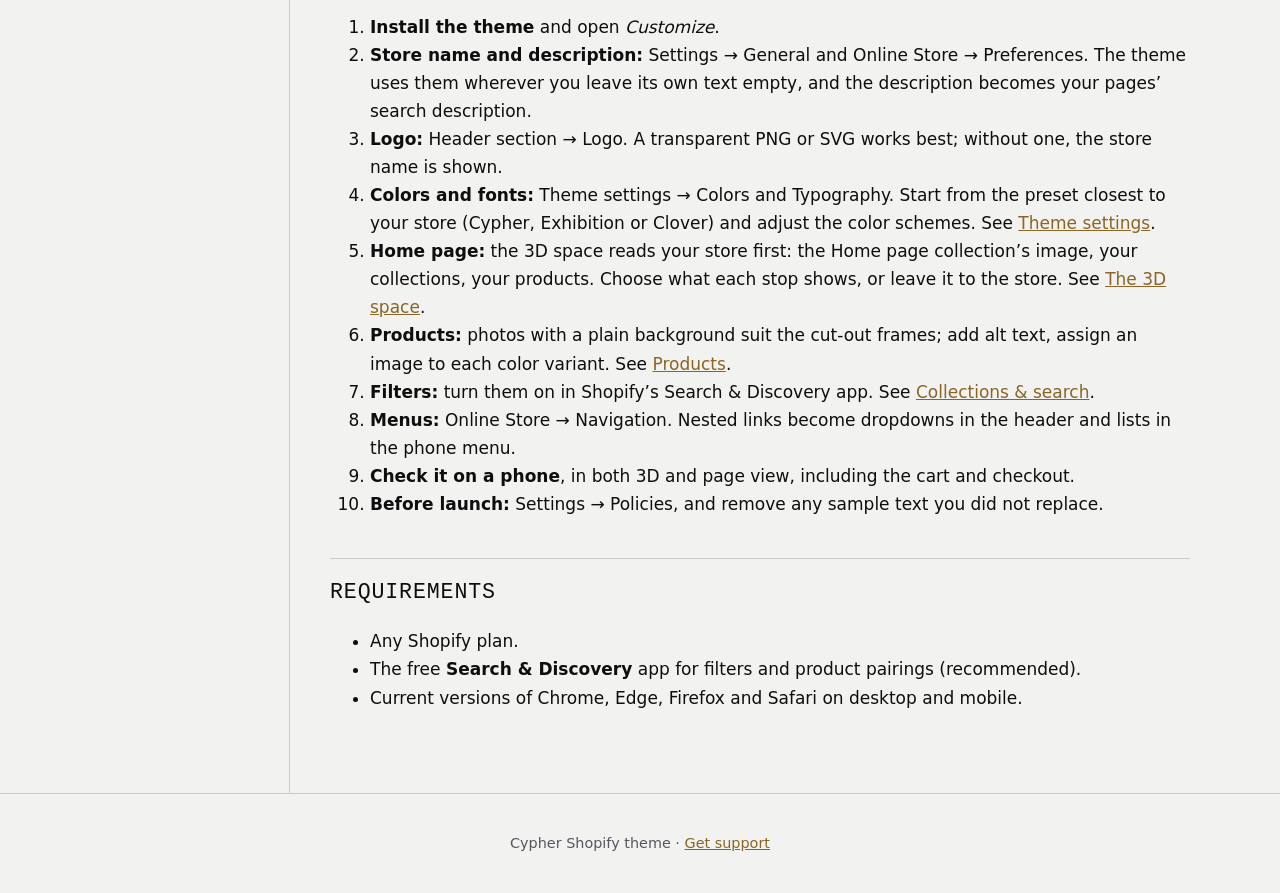
==== commit 668c41d4: "Docs: 1.1.4 Co-Authored-By: Claude Opus 5.5 <noreply@anthropic.com>" ====
--- a/index.html
+++ b/index.html
@@ -11,7 +11,7 @@
 <a class="skip" href="#content">Skip to content</a>
 <header class="top">
   <a class="brand" href="index.html">CYPHER <span>// docs</span></a>
-  <span class="version">v1.1.3</span>
+  <span class="version">v1.1.4</span>
 </header>
 <div class="shell">
   <nav class="nav" aria-label="Documentation">
